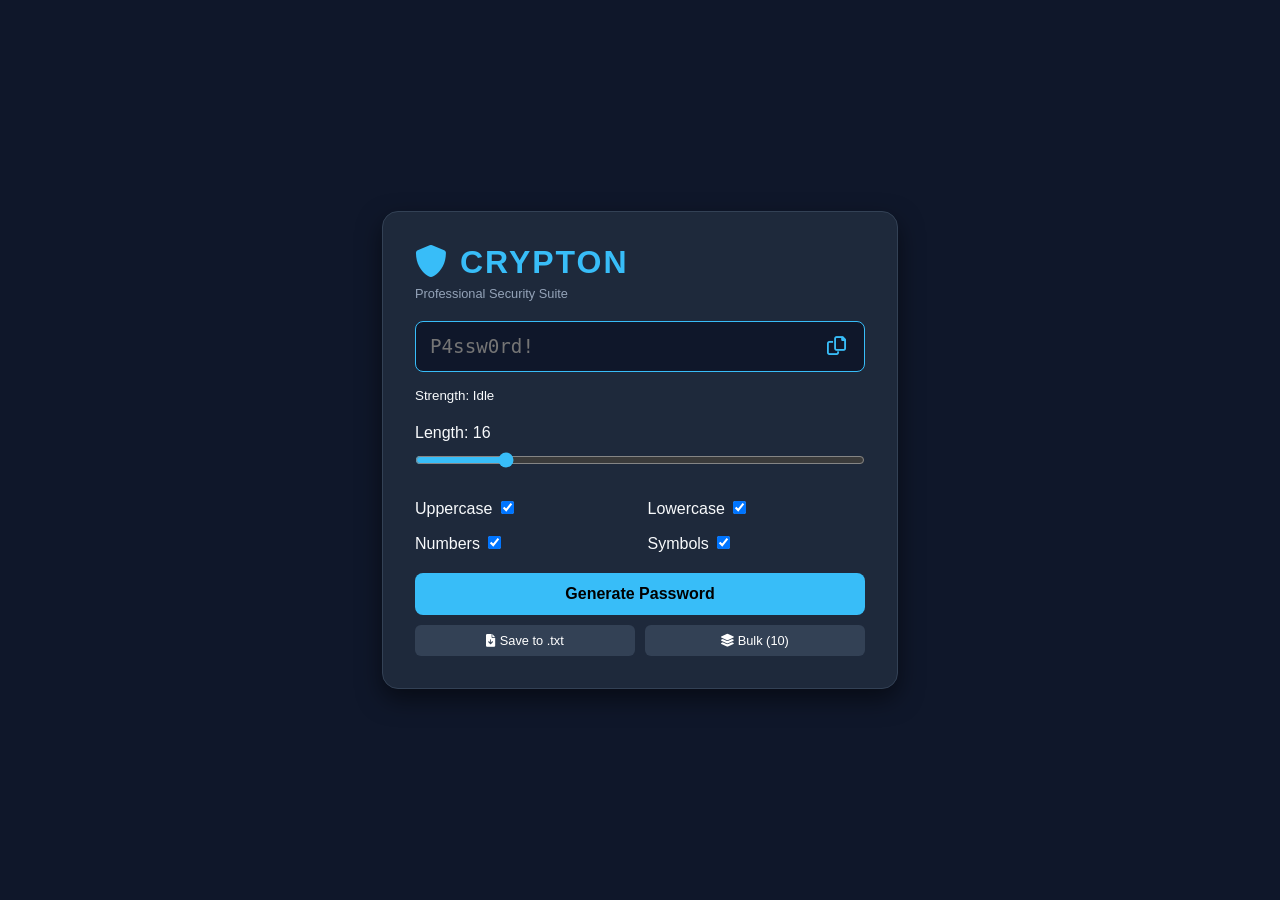
==== project 1/index.html @ 39e3e96b "Add Crypton password generator UI and logic Add initial Crypton password generator app: create index" ====
<!DOCTYPE html>
<html lang="en">
<head>
    <meta charset="UTF-8">
    <meta name="viewport" content="width=device-width, initial-scale=1.0">
    <title>Crypton | Advanced Password Generator</title>
    <link rel="stylesheet" href="style.css">
    <link rel="stylesheet" href="https://cdnjs.cloudflare.com/ajax/libs/font-awesome/6.0.0/css/all.min.css">
</head>
<body>
    <div class="container">
        <header>
            <h1><i class="fas fa-shield-alt"></i> CRYPTON</h1>
            <p>Professional Security Suite</p>
        </header>

        <div class="result-container">
            <input type="text" id="password-display" readonly placeholder="P4ssw0rd!">
            <button id="copy-btn" title="Copy to Clipboard"><i class="far fa-copy"></i></button>
        </div>

        <div class="strength-meter">
            <div id="strength-bar"></div>
            <small id="strength-text">Strength: Idle</small>
        </div>

        <div class="settings">
            <div class="setting-item">
                <label>Length: <span id="length-val">16</span></label>
                <input type="range" id="length-slider" min="8" max="50" value="16">
            </div>

            <div class="options-grid">
                <label class="checkbox-container">Uppercase
                    <input type="checkbox" id="uppercase" checked>
                    <span class="checkmark"></span>
                </label>
                <label class="checkbox-container">Lowercase
                    <input type="checkbox" id="lowercase" checked>
                    <span class="checkmark"></span>
                </label>
                <label class="checkbox-container">Numbers
                    <input type="checkbox" id="numbers" checked>
                    <span class="checkmark"></span>
                </label>
                <label class="checkbox-container">Symbols
                    <input type="checkbox" id="symbols" checked>
                    <span class="checkmark"></span>
                </label>
            </div>
        </div>

        <div class="actions">
            <button id="generate-btn" class="primary-btn">Generate Password</button>
            <div class="secondary-actions">
                <button id="save-btn"><i class="fas fa-file-download"></i> Save to .txt</button>
                <button id="multi-gen-btn"><i class="fas fa-layer-group"></i> Bulk (10)</button>
            </div>
        </div>
    </div>
    <script src="script.js"></script>
</body>
</html>
---- project 1/style.css ----
:root {
    --bg-color: #0f172a;
    --card-bg: #1e293b;
    --accent: #38bdf8;
    --text-primary: #f8fafc;
    --text-dim: #94a3b8;
    --danger: #ef4444;
    --warning: #f59e0b;
    --success: #22c55e;
}

body {
    background-color: var(--bg-color);
    color: var(--text-primary);
    font-family: 'Inter', sans-serif;
    display: flex;
    justify-content: center;
    align-items: center;
    min-height: 100vh;
    margin: 0;
}

.container {
    background: var(--card-bg);
    padding: 2rem;
    border-radius: 16px;
    box-shadow: 0 10px 25px rgba(0,0,0,0.5);
    width: 100%;
    max-width: 450px;
    border: 1px solid #334155;
}

header h1 { color: var(--accent); margin: 0; letter-spacing: 2px; }
header p { color: var(--text-dim); font-size: 0.8rem; margin-top: 5px; }

.result-container {
    background: #0f172a;
    display: flex;
    padding: 12px;
    border-radius: 8px;
    margin: 20px 0 10px;
    border: 1px solid var(--accent);
}

#password-display {
    background: transparent;
    border: none;
    color: var(--text-primary);
    font-size: 1.2rem;
    width: 100%;
    font-family: monospace;
}

#copy-btn {
    background: transparent;
    color: var(--accent);
    border: none;
    cursor: pointer;
    font-size: 1.2rem;
}

.strength-meter { margin-bottom: 20px; }
#strength-bar {
    height: 4px;
    width: 0%;
    background: var(--danger);
    transition: 0.3s;
    border-radius: 2px;
}

.setting-item input { width: 100%; margin: 10px 0; accent-color: var(--accent); }

.options-grid {
    display: grid;
    grid-template-columns: 1fr 1fr;
    gap: 15px;
    margin: 20px 0;
}

.primary-btn {
    width: 100%;
    background: var(--accent);
    color: #000;
    border: none;
    padding: 12px;
    border-radius: 8px;
    font-weight: bold;
    cursor: pointer;
    font-size: 1rem;
}

.secondary-actions {
    display: flex;
    gap: 10px;
    margin-top: 10px;
}

.secondary-actions button {
    flex: 1;
    background: #334155;
    color: white;
    border: none;
    padding: 8px;
    border-radius: 6px;
    cursor: pointer;
    font-size: 0.8rem;
}
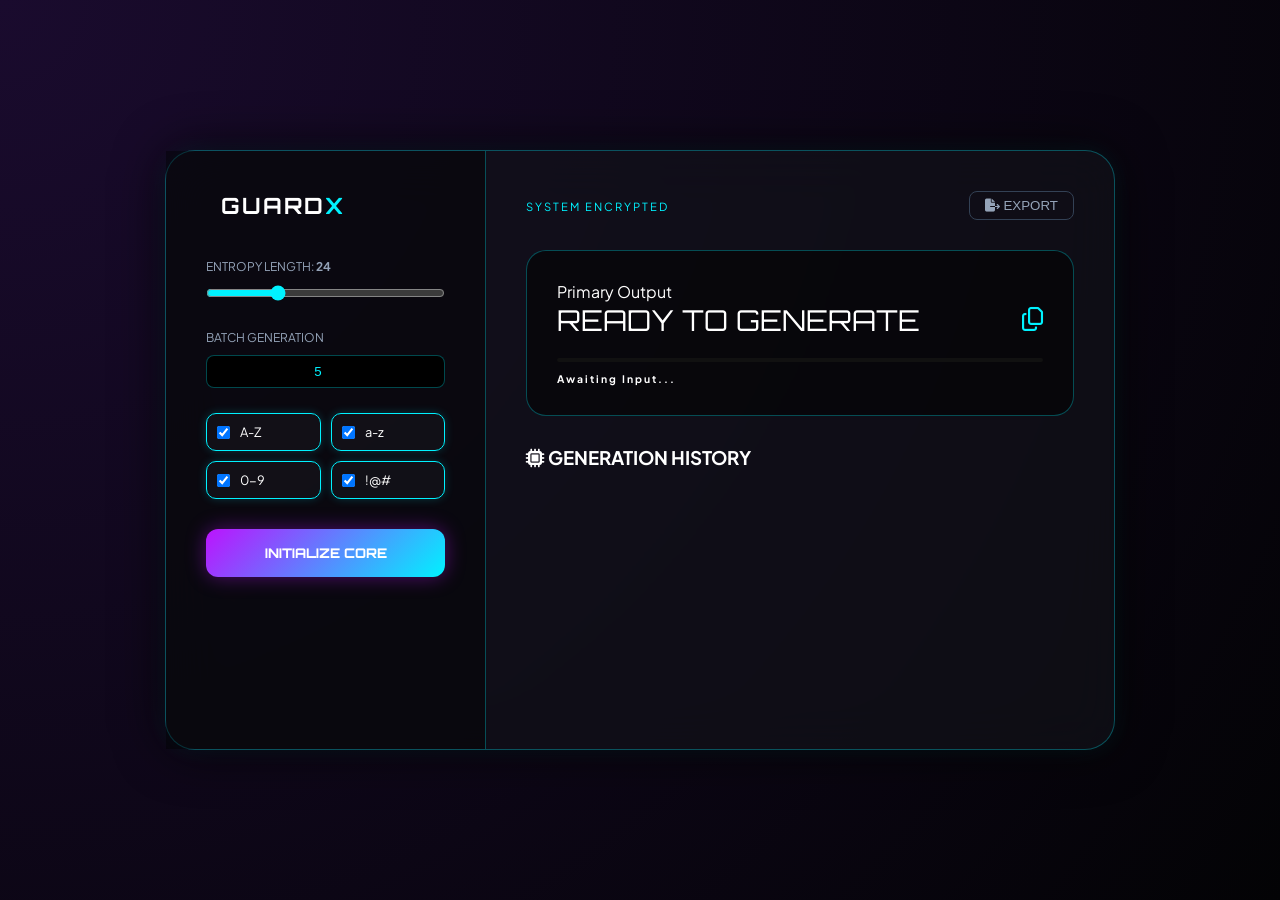
==== commit e8499d70: "adding new files" ====
--- a/project 1/index.html
+++ b/project 1/index.html
@@ -3,61 +3,69 @@
 <head>
     <meta charset="UTF-8">
     <meta name="viewport" content="width=device-width, initial-scale=1.0">
-    <title>Crypton | Advanced Password Generator</title>
+    <title>GuardX | Ultra-Glow Security</title>
     <link rel="stylesheet" href="style.css">
-    <link rel="stylesheet" href="https://cdnjs.cloudflare.com/ajax/libs/font-awesome/6.0.0/css/all.min.css">
+    <link href="https://fonts.googleapis.com/css2?family=Orbitron:wght@400;700&family=Plus+Jakarta+Sans:wght@300;600&display=swap" rel="stylesheet">
+    <link rel="stylesheet" href="https://cdnjs.cloudflare.com/ajax/libs/font-awesome/6.4.0/css/all.min.css">
+    <script src="https://cdnjs.cloudflare.com/ajax/libs/gsap/3.12.2/gsap.min.js"></script>
 </head>
 <body>
-    <div class="container">
-        <header>
-            <h1><i class="fas fa-shield-alt"></i> CRYPTON</h1>
-            <p>Professional Security Suite</p>
-        </header>
 
-        <div class="result-container">
-            <input type="text" id="password-display" readonly placeholder="P4ssw0rd!">
-            <button id="copy-btn" title="Copy to Clipboard"><i class="far fa-copy"></i></button>
-        </div>
-
-        <div class="strength-meter">
-            <div id="strength-bar"></div>
-            <small id="strength-text">Strength: Idle</small>
-        </div>
-
-        <div class="settings">
-            <div class="setting-item">
-                <label>Length: <span id="length-val">16</span></label>
-                <input type="range" id="length-slider" min="8" max="50" value="16">
+    <div class="glow-container">
+        <aside class="glass-side">
+            <div class="brand-box">
+                <i class="fas fa-atom-simple logo-glow"></i>
+                <h1>GUARD<span>X</span></h1>
             </div>
 
-            <div class="options-grid">
-                <label class="checkbox-container">Uppercase
-                    <input type="checkbox" id="uppercase" checked>
-                    <span class="checkmark"></span>
-                </label>
-                <label class="checkbox-container">Lowercase
-                    <input type="checkbox" id="lowercase" checked>
-                    <span class="checkmark"></span>
-                </label>
-                <label class="checkbox-container">Numbers
-                    <input type="checkbox" id="numbers" checked>
-                    <span class="checkmark"></span>
-                </label>
-                <label class="checkbox-container">Symbols
-                    <input type="checkbox" id="symbols" checked>
-                    <span class="checkmark"></span>
-                </label>
+            <div class="config-wrap">
+                <div class="input-glow-group">
+                    <label>Entropy Length: <b id="len-val">24</b></label>
+                    <input type="range" id="length-slider" min="8" max="64" value="24">
+                </div>
+
+                <div class="input-glow-group">
+                    <label>Batch Generation</label>
+                    <input type="number" id="qty-input" value="5" min="1" max="20" class="neon-num">
+                </div>
+
+                <div class="neon-grid">
+                    <label class="neon-toggle"><input type="checkbox" id="upper" checked><span>A-Z</span></label>
+                    <label class="neon-toggle"><input type="checkbox" id="lower" checked><span>a-z</span></label>
+                    <label class="neon-toggle"><input type="checkbox" id="nums" checked><span>0-9</span></label>
+                    <label class="neon-toggle"><input type="checkbox" id="syms" checked><span>!@#</span></label>
+                </div>
+
+                <button id="generate-btn" class="main-glow-btn">INITIALIZE CORE</button>
             </div>
-        </div>
+        </aside>
 
-        <div class="actions">
-            <button id="generate-btn" class="primary-btn">Generate Password</button>
-            <div class="secondary-actions">
-                <button id="save-btn"><i class="fas fa-file-download"></i> Save to .txt</button>
-                <button id="multi-gen-btn"><i class="fas fa-layer-group"></i> Bulk (10)</button>
+        <main class="glass-main">
+            <header class="main-header">
+                <span class="pulse-status">SYSTEM ENCRYPTED</span>
+                <button id="export-btn" class="ghost-btn"><i class="fas fa-file-export"></i> EXPORT</button>
+            </header>
+
+            <div class="output-shield">
+                <div class="shield-label">Primary Output</div>
+                <div class="main-pass-box">
+                    <input type="text" id="pass-display" readonly value="READY TO GENERATE">
+                    <button id="copy-btn"><i class="far fa-copy"></i></button>
+                </div>
+                <div class="glow-bar-container">
+                    <div id="st-fill"></div>
+                </div>
+                <p id="st-text">Awaiting Input...</p>
             </div>
-        </div>
+
+            <div class="vault-section">
+                <h3 class="vault-title"><i class="fas fa-microchip"></i> GENERATION HISTORY</h3>
+                <div id="history-list" class="vault-scroll">
+                    </div>
+            </div>
+        </main>
     </div>
+
     <script src="script.js"></script>
 </body>
 </html>
--- a/project 1/style.css
+++ b/project 1/style.css
@@ -1,107 +1,100 @@
 :root {
-    --bg-color: #0f172a;
-    --card-bg: #1e293b;
-    --accent: #38bdf8;
-    --text-primary: #f8fafc;
-    --text-dim: #94a3b8;
-    --danger: #ef4444;
-    --warning: #f59e0b;
-    --success: #22c55e;
+    --bg: #030305;
+    --cyan: #00f2ff;
+    --purple: #bc13fe;
+    --glass-bg: rgba(18, 18, 25, 0.7);
+    --neon-border: rgba(0, 242, 255, 0.3);
 }
 
+* { box-sizing: border-box; margin: 0; padding: 0; }
+
 body {
-    background-color: var(--bg-color);
-    color: var(--text-primary);
-    font-family: 'Inter', sans-serif;
+    background: var(--bg);
+    background-image: radial-gradient(circle at top left, #1a0b2e 0%, #030305 100%);
+    font-family: 'Plus Jakarta Sans', sans-serif;
+    color: #fff;
+    height: 100vh;
     display: flex;
     justify-content: center;
     align-items: center;
-    min-height: 100vh;
-    margin: 0;
+    overflow: hidden;
 }
 
-.container {
-    background: var(--card-bg);
-    padding: 2rem;
-    border-radius: 16px;
-    box-shadow: 0 10px 25px rgba(0,0,0,0.5);
-    width: 100%;
-    max-width: 450px;
-    border: 1px solid #334155;
+.glow-container {
+    width: 950px;
+    height: 600px;
+    display: flex;
+    background: var(--glass-bg);
+    backdrop-filter: blur(25px);
+    border: 1px solid var(--neon-border);
+    border-radius: 30px;
+    box-shadow: 0 0 50px rgba(0, 0, 0, 0.8), 0 0 20px rgba(0, 242, 255, 0.1);
 }
 
-header h1 { color: var(--accent); margin: 0; letter-spacing: 2px; }
-header p { color: var(--text-dim); font-size: 0.8rem; margin-top: 5px; }
-
-.result-container {
-    background: #0f172a;
-    display: flex;
-    padding: 12px;
-    border-radius: 8px;
-    margin: 20px 0 10px;
-    border: 1px solid var(--accent);
+/* Sidebar */
+.glass-side {
+    width: 320px;
+    padding: 40px;
+    background: rgba(0, 0, 0, 0.4);
+    border-right: 1px solid var(--neon-border);
 }
 
-#password-display {
-    background: transparent;
-    border: none;
-    color: var(--text-primary);
-    font-size: 1.2rem;
-    width: 100%;
-    font-family: monospace;
+.brand-box { display: flex; align-items: center; gap: 15px; margin-bottom: 40px; }
+.logo-glow { font-size: 2rem; color: var(--cyan); text-shadow: 0 0 15px var(--cyan); }
+.brand-box h1 { font-family: 'Orbitron', sans-serif; font-size: 1.4rem; letter-spacing: 2px; }
+.brand-box span { color: var(--cyan); }
+
+.input-glow-group { margin-bottom: 25px; }
+.input-glow-group label { display: block; font-size: 0.75rem; color: #94a3b8; margin-bottom: 10px; text-transform: uppercase; }
+
+input[type="range"] { width: 100%; accent-color: var(--cyan); }
+
+.neon-num {
+    background: #000; border: 1px solid var(--neon-border);
+    color: var(--cyan); padding: 8px; border-radius: 8px; width: 100%; text-align: center;
 }
 
-#copy-btn {
-    background: transparent;
-    color: var(--accent);
-    border: none;
-    cursor: pointer;
-    font-size: 1.2rem;
+.neon-grid { display: grid; grid-template-columns: 1fr 1fr; gap: 10px; margin-bottom: 30px; }
+.neon-toggle {
+    background: rgba(255, 255, 255, 0.03); border: 1px solid rgba(255,255,255,0.05);
+    padding: 10px; border-radius: 10px; display: flex; align-items: center; gap: 10px;
+    cursor: pointer; font-size: 0.8rem; transition: 0.3s;
 }
+.neon-toggle:has(input:checked) { border-color: var(--cyan); box-shadow: 0 0 10px rgba(0, 242, 255, 0.2); }
 
-.strength-meter { margin-bottom: 20px; }
-#strength-bar {
-    height: 4px;
-    width: 0%;
-    background: var(--danger);
-    transition: 0.3s;
-    border-radius: 2px;
+.main-glow-btn {
+    width: 100%; padding: 16px; border: none; border-radius: 12px;
+    background: linear-gradient(135deg, var(--purple), var(--cyan));
+    color: #fff; font-weight: 800; font-family: 'Orbitron'; cursor: pointer;
+    box-shadow: 0 0 20px rgba(188, 19, 254, 0.4); transition: 0.3s;
 }
+.main-glow-btn:hover { transform: translateY(-3px); box-shadow: 0 0 30px var(--cyan); }
 
-.setting-item input { width: 100%; margin: 10px 0; accent-color: var(--accent); }
+/* Main Area */
+.glass-main { flex: 1; padding: 40px; display: flex; flex-direction: column; }
+.main-header { display: flex; justify-content: space-between; align-items: center; margin-bottom: 30px; }
+.pulse-status { font-size: 0.7rem; color: var(--cyan); letter-spacing: 2px; }
+.ghost-btn { background: transparent; border: 1px solid #334155; color: #94a3b8; padding: 6px 15px; border-radius: 8px; cursor: pointer; }
 
-.options-grid {
-    display: grid;
-    grid-template-columns: 1fr 1fr;
-    gap: 15px;
-    margin: 20px 0;
+.output-shield {
+    background: rgba(0, 0, 0, 0.5); padding: 30px; border-radius: 20px;
+    border: 1px solid var(--neon-border); margin-bottom: 30px;
 }
+.main-pass-box { display: flex; align-items: center; }
+#pass-display {
+    background: transparent; border: none; color: #fff;
+    font-family: 'Orbitron', sans-serif; font-size: 1.8rem; width: 100%;
+}
+#copy-btn { background: transparent; border: none; color: var(--cyan); font-size: 1.5rem; cursor: pointer; }
 
-.primary-btn {
-    width: 100%;
-    background: var(--accent);
-    color: #000;
-    border: none;
-    padding: 12px;
-    border-radius: 8px;
-    font-weight: bold;
-    cursor: pointer;
-    font-size: 1rem;
+.glow-bar-container { height: 4px; background: #111; border-radius: 10px; margin: 20px 0 10px; overflow: hidden; }
+#st-fill { height: 100%; width: 0%; background: var(--cyan); box-shadow: 0 0 15px var(--cyan); transition: 0.6s; }
+#st-text { font-size: 0.65rem; font-weight: bold; letter-spacing: 2px; }
+
+.vault-scroll { flex: 1; overflow-y: auto; display: grid; grid-template-columns: 1fr 1fr; gap: 10px; }
+.log-chip {
+    background: rgba(255, 255, 255, 0.02); border: 1px solid rgba(255,255,255,0.05);
+    padding: 12px; border-radius: 12px; font-family: 'Plus Jakarta Sans'; font-size: 0.8rem;
+    display: flex; justify-content: space-between; align-items: center;
 }
-
-.secondary-actions {
-    display: flex;
-    gap: 10px;
-    margin-top: 10px;
-}
-
-.secondary-actions button {
-    flex: 1;
-    background: #334155;
-    color: white;
-    border: none;
-    padding: 8px;
-    border-radius: 6px;
-    cursor: pointer;
-    font-size: 0.8rem;
-}+.log-chip:hover { border-color: var(--purple); background: rgba(188, 19, 254, 0.05); }
